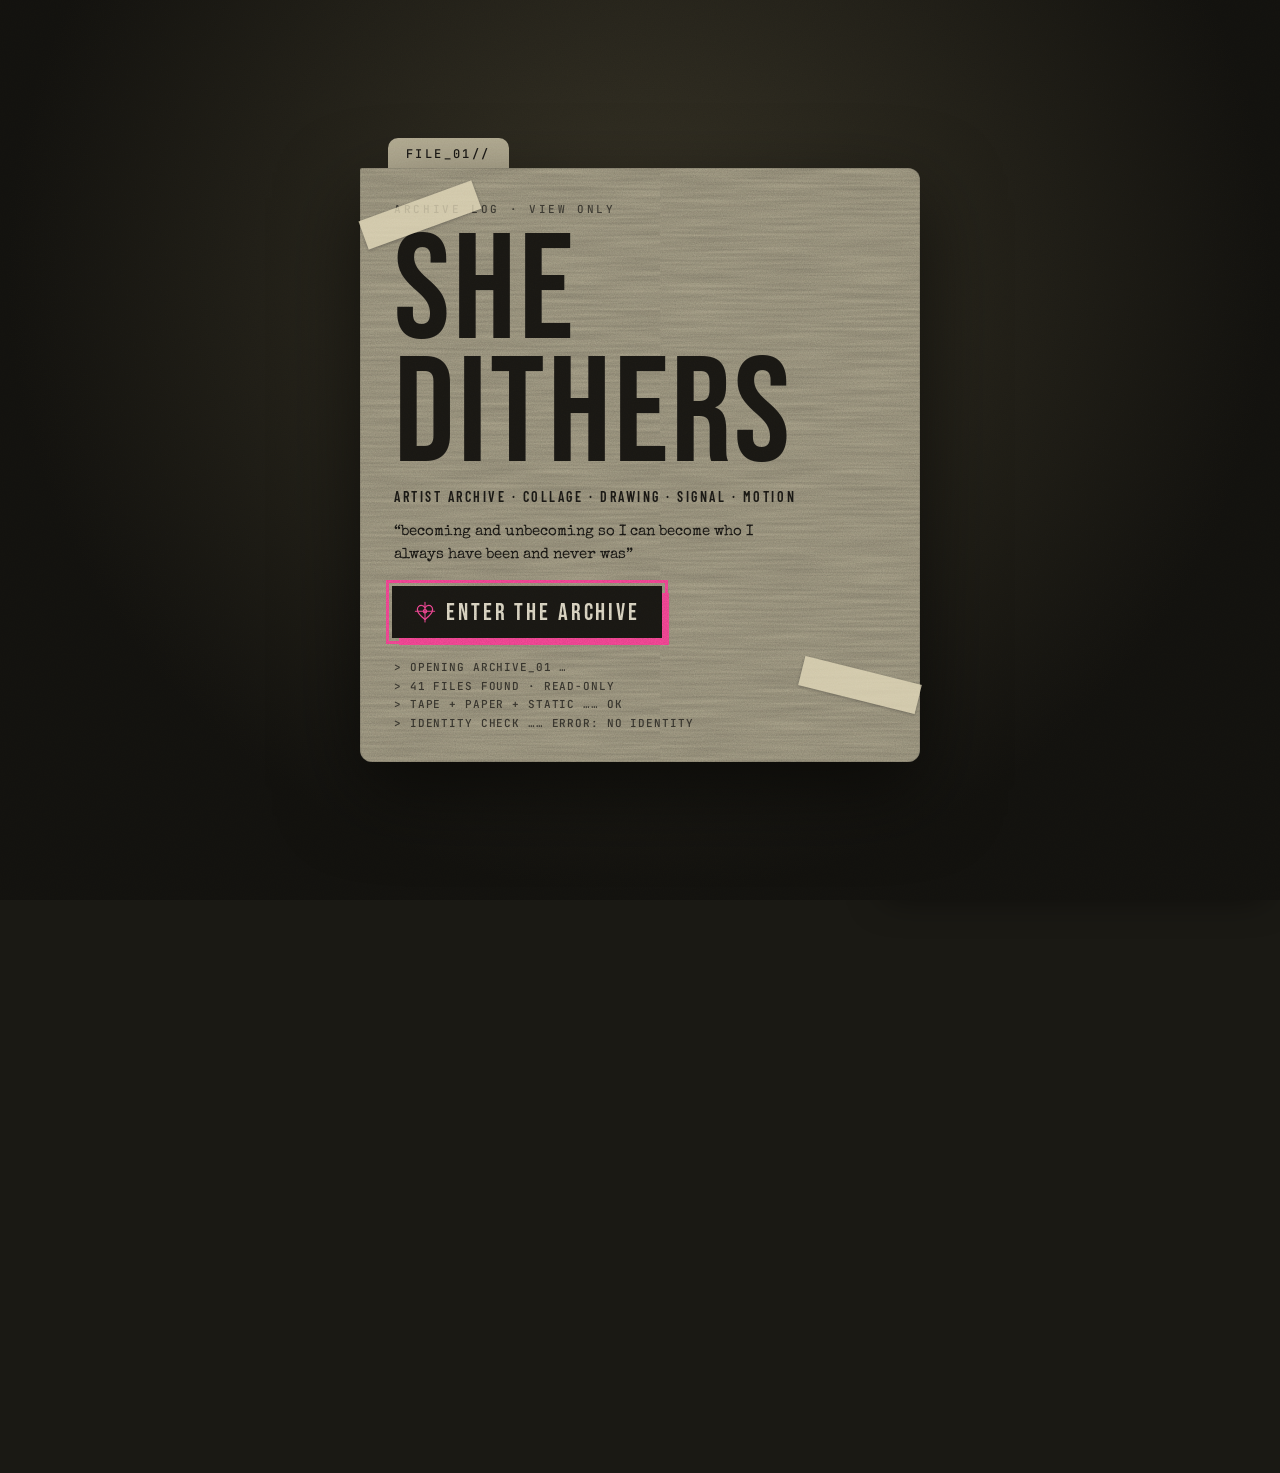
==== art/index.html @ 3f8b1f00 "Artist Archive: immersive view-only site (messy pinboard, sketchbook/sheet/reel layouts, ticket wall" ====
<!doctype html>
<html lang="en"><head><meta charset="utf-8"><meta name="viewport" content="width=device-width,initial-scale=1">
<title>SHEDITHERS — Artist Archive</title>
<meta name="description" content="Step inside the SHEDITHERS artist archive.">
<meta property="og:title" content="SHEDITHERS — Artist Archive"><meta property="og:description" content="collage · drawing · signal · motion — view only">
<meta http-equiv="refresh" content="0; url=../archive.html">
<link rel="canonical" href="../archive.html">
<script>location.replace('../archive.html' + location.hash);</script>
<style>body{background:#1a1914;color:#e9e3d1;font:16px monospace;display:grid;place-items:center;height:100vh;margin:0}a{color:#ff4fa3}</style>
</head><body><a href="../archive.html">ENTER THE SHEDITHERS ARCHIVE ▸</a></body></html>
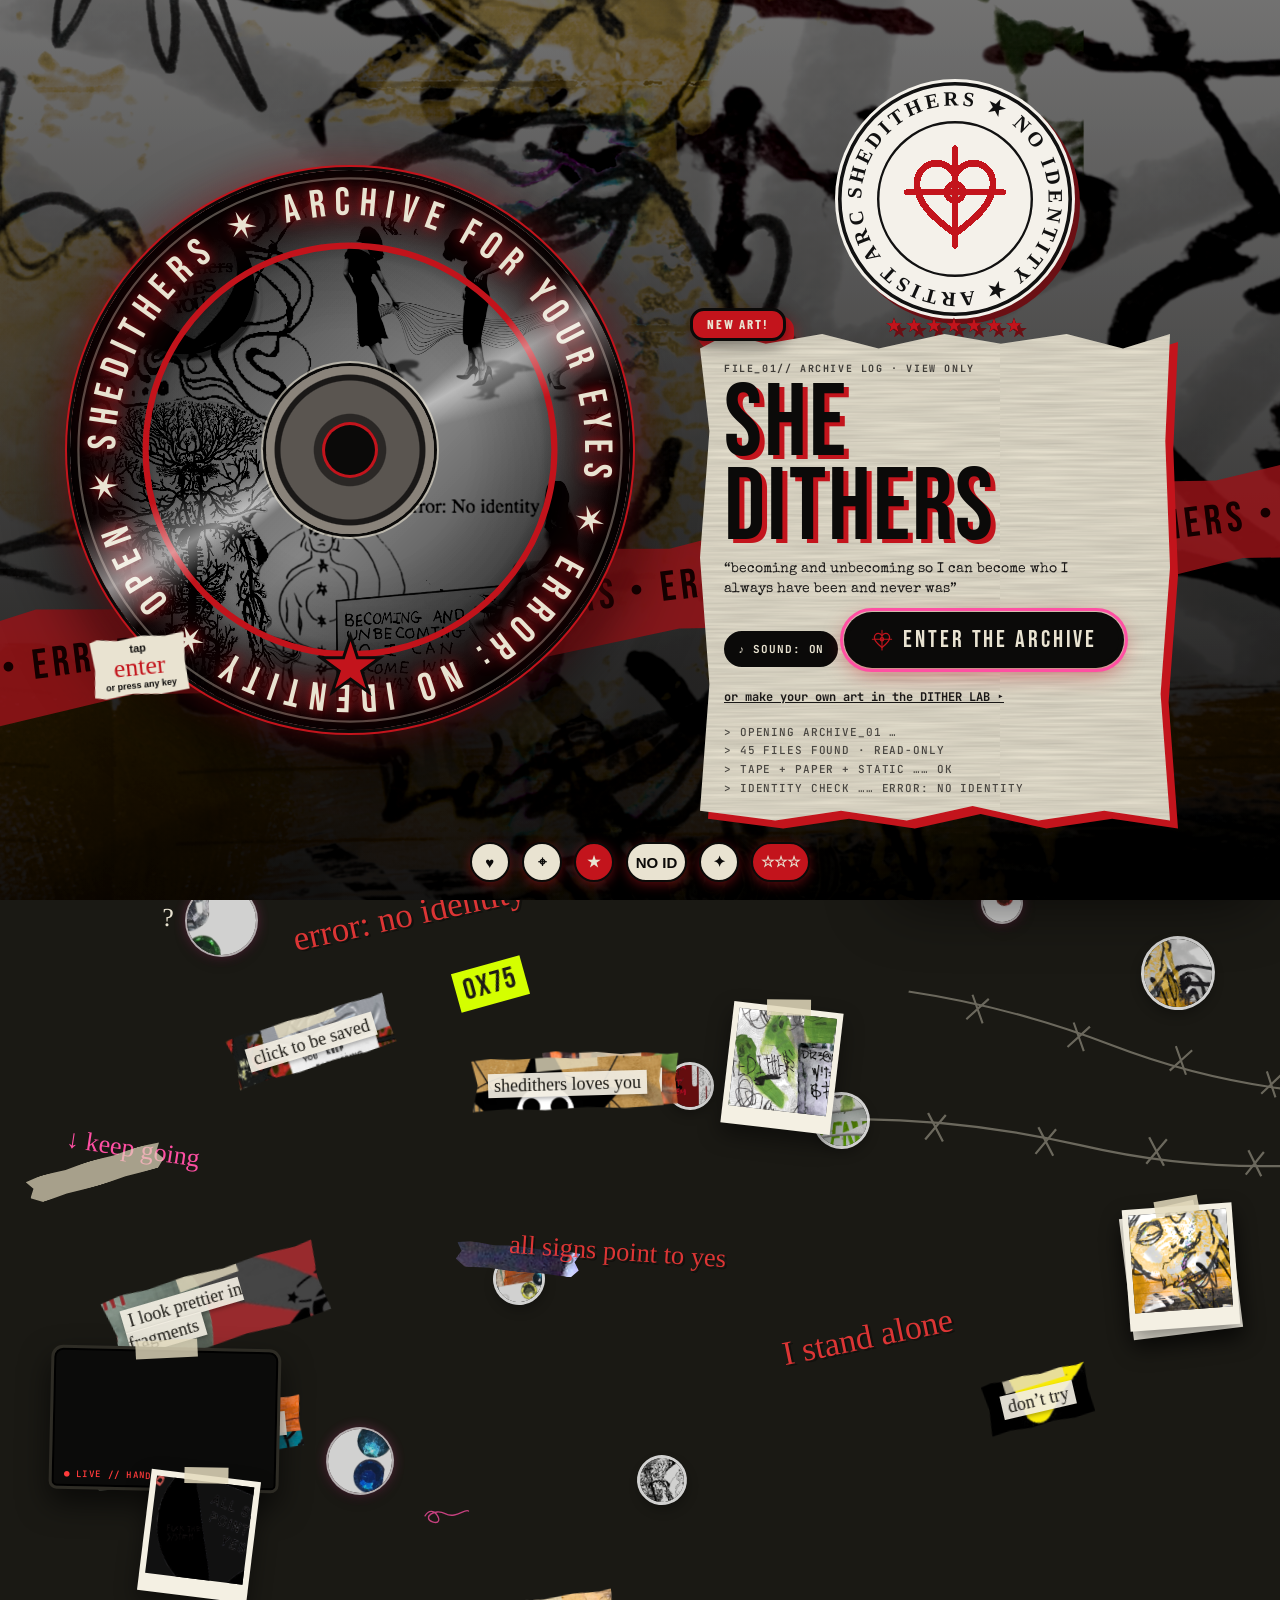
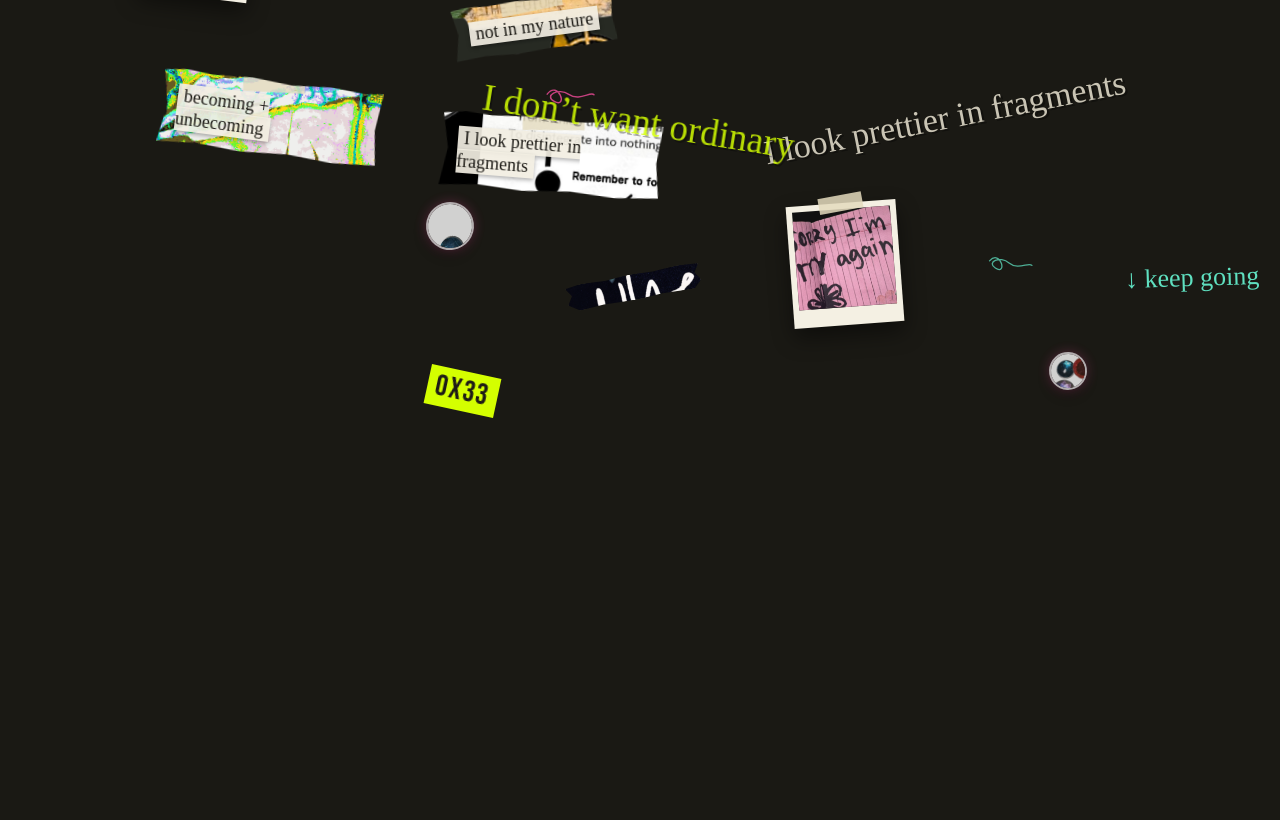
==== commit bca56fba: "v2.6.2: movable players, song controls, art-made TV + chip, CD fix, phone fixes, share links - Intro" ====
--- a/art/index.html
+++ b/art/index.html
@@ -6,5 +6,5 @@
 <meta http-equiv="refresh" content="0; url=../archive.html">
 <link rel="canonical" href="../archive.html">
 <script>location.replace('../archive.html' + location.hash);</script>
-<style>body{background:#1a1914;color:#e9e3d1;font:16px monospace;display:grid;place-items:center;height:100vh;margin:0}a{color:#ff4fa3}</style>
+<style>body{background:#0b0a09;color:#e9e3d1;font:16px monospace;display:grid;place-items:center;height:100vh;margin:0}a{color:#c3141c}</style>
 </head><body><a href="../archive.html">ENTER THE SHEDITHERS ARCHIVE ▸</a></body></html>
